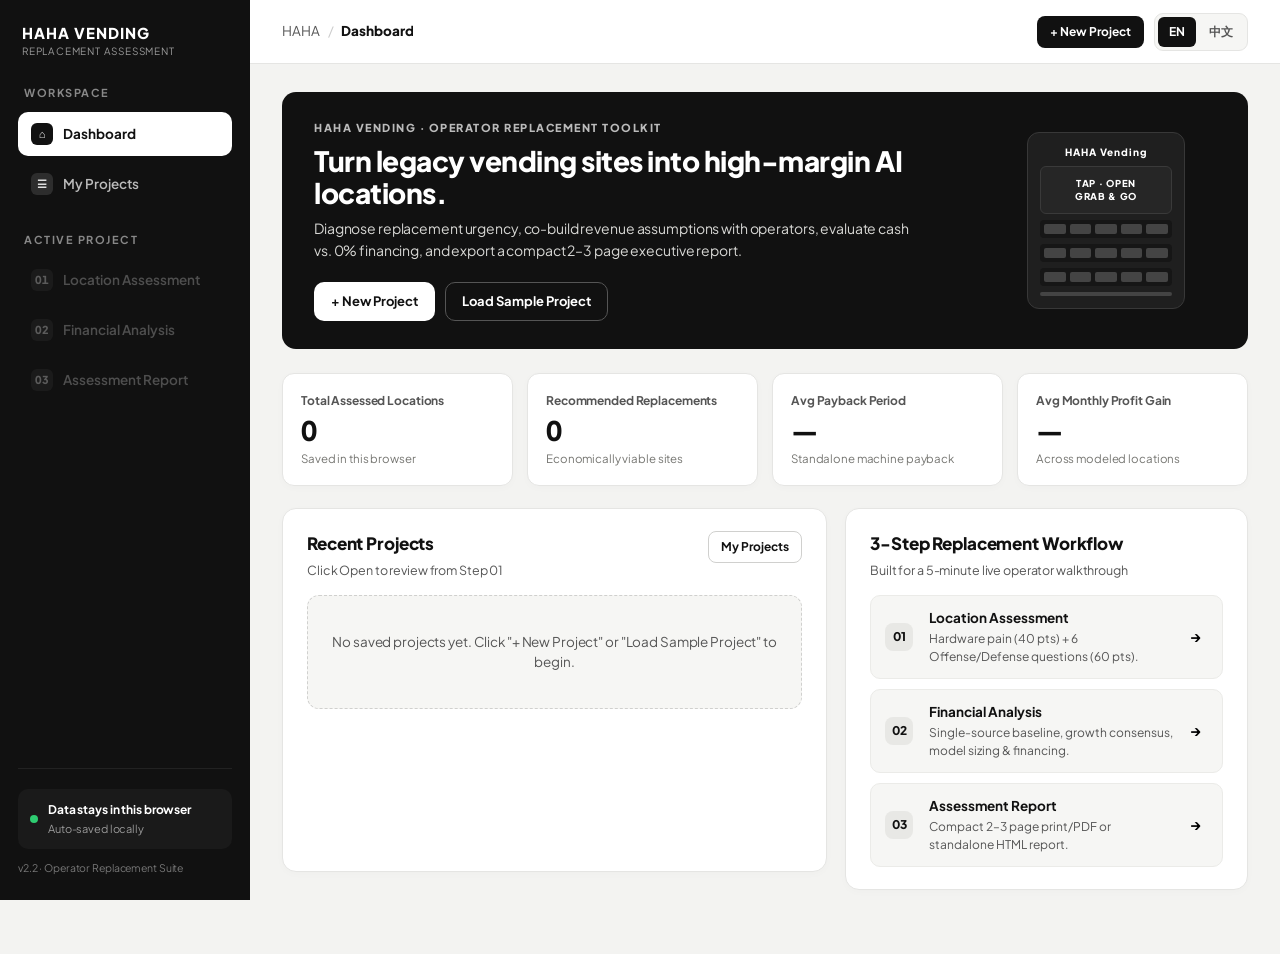
==== src/index.html @ 00c8472d "refactor: split app into src modules and add single-file build" ====
<!DOCTYPE html>
<html lang="en">
<head>
<meta charset="UTF-8">
<meta name="viewport" content="width=device-width, initial-scale=1.0">
<title>HAHA · Location Replacement Assessment v2.3</title>
<meta name="description" content="HAHA Vending Location Replacement Assessment v2.3 — Site Diagnostic, Financial Analysis, and Client-Ready Executive Report.">
<link rel="preconnect" href="https://fonts.googleapis.com">
<link rel="preconnect" href="https://fonts.gstatic.com" crossorigin>
<link href="https://fonts.googleapis.com/css2?family=Inter:wght@400;500;600;700;800;900&family=Plus+Jakarta+Sans:wght@500;600;700;800&display=swap" rel="stylesheet">
<link rel="stylesheet" href="css/base.css">
<link rel="stylesheet" href="css/layout.css">
<link rel="stylesheet" href="css/controls.css">
<link rel="stylesheet" href="css/views.css">
<link rel="stylesheet" href="css/report.css">
<link rel="stylesheet" href="css/components.css">
<link rel="stylesheet" href="css/responsive.css">
<link rel="stylesheet" href="css/print.css">
</head>
<body>
<div class="app-shell">
  <div class="sidebar-overlay" id="sidebarOverlay"></div>
  <aside class="sidebar" id="sidebar"></aside>
  <div class="main-area">
    <header class="topbar" id="topbar"></header>
    <main class="page-content" id="pageContent"></main>
  </div>
</div>
<div id="modalRoot"></div>
<div class="toast" id="toast"></div>
<input type="file" id="importFile" accept=".json,application/json" class="hidden">

<script src="js/config.js"></script>
<script src="js/utils.js"></script>
<script src="js/i18n.js"></script>
<script src="js/store.js"></script>
<script src="js/calc.js"></script>
<script src="js/ui-shell.js"></script>
<script src="js/ui-pages.js"></script>
<script src="js/ui-step1.js"></script>
<script src="js/ui-step2.js"></script>
<script src="js/ui-report.js"></script>
<script src="js/sync.js"></script>
<script src="js/events.js"></script>
<script src="js/boot.js"></script>
</body>
</html>
---- src/css/base.css ----
/* =====================================================================
   HAHA Location Replacement Assessment v2.2
   Design System: High-contrast Black / White / Soft Grey
   Aligned with HAHA Location Pitch Builder visual specifications
   ===================================================================== */
:root {
  --black: #111111;
  --ink: #191919;
  --muted: #555555;
  --muted-2: #767672;
  --line: #e5e5e3;
  --line-2: #d0d0ce;
  --soft: #f6f6f4;
  --bg: #f3f3f1;
  --surface: #ffffff;
  --green: #1e7e4e;
  --green-soft: #e6f4ea;
  --green-line: #c2e3ce;
  --red: #b34b40;
  --red-soft: #fdf3f2;
  --red-line: #e5c5c0;
  --amber: #8a5a00;
  --amber-soft: #fff6e5;
  --amber-line: #f0dfb4;
  --radius: 14px;
  --font: "Plus Jakarta Sans", "Inter", -apple-system, BlinkMacSystemFont, "Segoe UI", Roboto, "PingFang SC", "Microsoft YaHei", sans-serif;
}

* { box-sizing: border-box; }
html { -webkit-text-size-adjust: 100%; }
body {
  margin: 0;
  min-width: 320px;
  background: var(--bg);
  color: var(--black);
  font-family: var(--font);
  font-size: 14.5px;
  line-height: 1.5;
  letter-spacing: -0.008em;
  -webkit-font-smoothing: antialiased;
}
button, input, textarea, select { font: inherit; }
button { cursor: pointer; }
[hidden], .hidden { display: none !important; }
---- src/css/layout.css ----
/* ================= APP SHELL ================= */
.app-shell {
  min-height: 100vh;
  display: flex;
  background: var(--bg);
  color: var(--black);
}

/* ================= FIXED DARK SIDEBAR ================= */
.sidebar {
  width: 250px;
  background: #111111;
  color: #ffffff;
  padding: 24px 18px;
  display: flex;
  flex-direction: column;
  position: fixed;
  top: 0;
  bottom: 0;
  left: 0;
  z-index: 30;
  transition: transform .22s ease;
  overflow-y: auto;
}
.brand {
  display: flex;
  align-items: center;
  gap: 10px;
  color: #fff;
  text-decoration: none;
  padding: 0 4px;
}
.brand-text strong {
  display: block;
  letter-spacing: 1px;
  font-size: 15px;
  font-weight: 900;
  line-height: 1.15;
}
.brand-text small {
  display: block;
  color: #999;
  font-size: 10px;
  letter-spacing: 0.8px;
  margin-top: 3px;
  text-transform: uppercase;
}
.sidebar-label {
  font-size: 11px;
  letter-spacing: 1.5px;
  color: #888;
  margin: 26px 0 10px;
  text-transform: uppercase;
  font-weight: 700;
  padding: 0 6px;
}
.main-nav {
  display: flex;
  flex-direction: column;
  gap: 6px;
}
.nav-item {
  display: flex;
  align-items: center;
  gap: 10px;
  width: 100%;
  padding: 11px 13px;
  background: transparent;
  border: 0;
  color: #bbb;
  border-radius: 10px;
  text-align: left;
  font-size: 13.5px;
  font-weight: 600;
  transition: background .15s ease, color .15s ease;
}
.nav-item:hover:not(:disabled) {
  color: #fff;
  background: rgba(255, 255, 255, .09);
}
/* CRITICAL CSS FIX: Active nav item stays solid white + black text on hover/focus/active */
.nav-item.active,
.nav-item.active:hover,
.nav-item.active:focus,
.nav-item.active:active {
  background: #ffffff !important;
  color: #111111 !important;
  font-weight: 700;
}
.nav-item:disabled {
  opacity: .36;
  cursor: not-allowed;
}
.nav-badge {
  width: 22px;
  height: 22px;
  border-radius: 6px;
  background: rgba(255, 255, 255, .12);
  color: #ddd;
  display: grid;
  place-items: center;
  font-size: 11px;
  font-weight: 800;
  flex-shrink: 0;
  font-variant-numeric: tabular-nums;
}
.nav-item.active .nav-badge,
.nav-item.active:hover .nav-badge,
.nav-item.active:focus .nav-badge {
  background: #111111 !important;
  color: #ffffff !important;
}
.nav-label {
  flex: 1;
  min-width: 0;
  white-space: nowrap;
  overflow: hidden;
  text-overflow: ellipsis;
}
.sidebar-bottom {
  margin-top: auto;
  padding-top: 20px;
  border-top: 1px solid #222;
}
.sidebar-note {
  background: #1a1a1a;
  padding: 12px;
  border-radius: 10px;
  display: flex;
  gap: 10px;
  align-items: center;
  font-size: 12px;
  color: #ddd;
}
.sidebar-note strong { display: block; font-size: 12px; color: #fff; }
.sidebar-note small { display: block; font-size: 11px; color: #999; margin-top: 2px; }
.status-dot {
  width: 8px;
  height: 8px;
  background: #2ecc71;
  border-radius: 50%;
  display: inline-block;
  flex-shrink: 0;
}
.sidebar-footer {
  margin-top: 12px;
  font-size: 10.5px;
  color: #777;
  line-height: 1.4;
}
.sidebar-overlay {
  display: none;
  position: fixed;
  inset: 0;
  background: rgba(0, 0, 0, .48);
  z-index: 25;
}
.sidebar-overlay.show { display: block; }

/* ================= MAIN AREA & STICKY TOPBAR ================= */
.main-area {
  flex: 1;
  margin-left: 250px;
  min-width: 0;
  display: flex;
  flex-direction: column;
}
.topbar {
  height: 64px;
  border-bottom: 1px solid var(--line);
  background: #ffffff;
  padding: 0 32px;
  display: flex;
  align-items: center;
  justify-content: space-between;
  gap: 16px;
  position: sticky;
  top: 0;
  z-index: 20;
}
.topbar-left {
  display: flex;
  align-items: center;
  gap: 12px;
  min-width: 0;
  flex: 1;
}
.mobile-menu {
  display: none;
  background: transparent;
  border: 1px solid var(--line);
  font-size: 18px;
  padding: 5px 10px;
  border-radius: 8px;
  color: var(--black);
}
.breadcrumb {
  display: flex;
  align-items: center;
  gap: 8px;
  font-size: 13.5px;
  color: var(--muted);
  min-width: 0;
  overflow: hidden;
}
.breadcrumb b { color: #ccc; font-weight: 400; }
.breadcrumb strong {
  color: var(--black);
  font-weight: 800;
  white-space: nowrap;
  overflow: hidden;
  text-overflow: ellipsis;
}
.breadcrumb .bc-proj {
  color: var(--muted);
  font-weight: 600;
  white-space: nowrap;
  overflow: hidden;
  text-overflow: ellipsis;
}
.topbar-actions {
  display: flex;
  align-items: center;
  gap: 10px;
  flex-shrink: 0;
}
.tip-wrap {
  display: inline-flex;
  align-items: center;
}
---- src/css/controls.css ----
/* ================= BUTTONS & SEGMENTS ================= */
.button {
  display: inline-flex;
  align-items: center;
  justify-content: center;
  gap: 7px;
  padding: 9px 16px;
  border-radius: 10px;
  font-weight: 700;
  font-size: 13px;
  border: 1px solid transparent;
  transition: all .15s ease;
  text-decoration: none;
  white-space: nowrap;
}
.button-dark { background: #111; color: #fff; }
.button-dark:hover:not(:disabled) { background: #333; }
.button-white { background: #fff; color: #111; }
.button-white:hover:not(:disabled) { background: #eaeae6; }
.button-outline { background: #fff; border: 1px solid var(--line-2); color: #111; }
.button-outline:hover:not(:disabled) { background: var(--soft); border-color: #111; }
.button-ghost { background: transparent; color: var(--muted); }
.button-ghost:hover:not(:disabled) { background: var(--soft); color: #111; }
.button-danger { background: #fff; border: 1px solid var(--red-line); color: var(--red); }
.button-danger:hover:not(:disabled) { background: var(--red-soft); border-color: var(--red); }
.button-small { padding: 6px 12px; font-size: 12px; border-radius: 8px; }
.button-wide { width: 100%; }
.button:disabled {
  opacity: 0.4 !important;
  cursor: not-allowed !important;
}

.seg {
  display: inline-flex;
  background: var(--soft);
  border: 1px solid var(--line);
  border-radius: 9px;
  padding: 3px;
  gap: 2px;
}
.seg button {
  border: 0;
  background: transparent;
  padding: 6px 11px;
  border-radius: 6px;
  font-size: 12px;
  font-weight: 700;
  color: var(--muted);
  transition: all .13s;
  white-space: nowrap;
}
.seg button:hover { color: var(--black); }
.seg button.on { background: #111; color: #fff; }
.seg.block { display: flex; width: 100%; }
.seg.block button { flex: 1; }

/* ================= PAGE CONTENT ================= */
.page-content {
  padding: 28px 32px 64px;
  max-width: 1420px;
  width: 100%;
  margin: 0 auto;
}
.page-heading {
  display: flex;
  align-items: flex-end;
  justify-content: space-between;
  gap: 20px;
  margin-bottom: 22px;
  flex-wrap: wrap;
}
.eyebrow {
  font-size: 11px;
  letter-spacing: 1.5px;
  color: #666;
  font-weight: 800;
  margin-bottom: 5px;
  text-transform: uppercase;
}
.page-heading h1 {
  font-size: 28px;
  margin: 0;
  font-weight: 800;
  letter-spacing: -0.6px;
  color: var(--black);
  line-height: 1.15;
}
.page-heading p {
  margin: 7px 0 0;
  color: #444;
  font-size: 14px;
  line-height: 1.55;
  max-width: 720px;
}
---- src/css/views.css ----
/* ================= DASHBOARD ================= */
.hero-strip {
  background: #111;
  color: #fff;
  border-radius: var(--radius);
  padding: 28px 32px;
  display: grid;
  grid-template-columns: minmax(0, 1fr) 220px;
  gap: 24px;
  align-items: center;
  margin-bottom: 24px;
}
.hero-kicker {
  font-size: 11px;
  letter-spacing: 1.5px;
  color: #bbb;
  font-weight: 800;
  display: block;
  margin-bottom: 8px;
  text-transform: uppercase;
}
.hero-strip h2 {
  font-size: 28px;
  margin: 0 0 8px;
  font-weight: 900;
  letter-spacing: -0.5px;
  line-height: 1.15;
}
.hero-strip p {
  margin: 0 0 20px;
  color: #d8d8d5;
  font-size: 14px;
  line-height: 1.6;
  max-width: 600px;
}
.hero-cta { display: flex; gap: 10px; flex-wrap: wrap; }
.hero-visual {
  display: flex;
  flex-direction: column;
  align-items: center;
  justify-content: center;
}
.visual-frame {
  width: 158px;
  background: #1f1f1f;
  border: 1px solid #383838;
  border-radius: 12px;
  padding: 12px;
  display: flex;
  flex-direction: column;
  gap: 6px;
}
.machine-top {
  font-size: 10px;
  font-weight: 800;
  letter-spacing: 0.9px;
  color: #fff;
  display: flex;
  justify-content: center;
  align-items: center;
  text-align: center;
}
.machine-screen {
  background: #262626;
  border: 1px solid #3a3a3a;
  border-radius: 6px;
  padding: 10px 8px;
  text-align: center;
  font-size: 9.5px;
  font-weight: 800;
  color: #fff;
  letter-spacing: 0.7px;
  line-height: 1.35;
}
.shelf-row {
  display: grid;
  grid-template-columns: repeat(5, 1fr);
  gap: 4px;
  background: #161616;
  padding: 4px;
  border-radius: 4px;
}
.shelf-row i { height: 10px; background: #444; border-radius: 2px; display: block; }
.machine-foot { height: 4px; background: #444; border-radius: 2px; }

.stats-grid {
  display: grid;
  grid-template-columns: repeat(4, minmax(0, 1fr));
  gap: 14px;
  margin-bottom: 22px;
}
.stat-card {
  background: #fff;
  border: 1px solid var(--line);
  border-radius: 12px;
  padding: 18px;
  box-shadow: 0 2px 8px rgba(0, 0, 0, .02);
}
.stat-card span { font-size: 12px; color: var(--muted); font-weight: 700; display: block; }
.stat-card strong {
  font-size: 27px;
  font-weight: 900;
  display: block;
  margin: 6px 0 4px;
  color: var(--black);
  font-variant-numeric: tabular-nums;
  line-height: 1.1;
}
.stat-card small { font-size: 11.5px; color: var(--muted-2); display: block; }

.dashboard-grid {
  display: grid;
  grid-template-columns: minmax(0, 1.15fr) minmax(0, .85fr);
  gap: 18px;
}

/* ================= PANELS & FORMS ================= */
.panel {
  background: #fff;
  border: 1px solid var(--line);
  border-radius: var(--radius);
  padding: 22px 24px;
  box-shadow: 0 2px 8px rgba(0, 0, 0, .02);
  margin-bottom: 18px;
}
.panel:last-child { margin-bottom: 0; }
.panel-head {
  display: flex;
  justify-content: space-between;
  align-items: flex-start;
  margin-bottom: 16px;
  gap: 12px;
}
.panel-head h3 { margin: 0; font-size: 17px; font-weight: 800; color: var(--black); }
.panel-head p { margin: 4px 0 0; color: var(--muted); font-size: 12.5px; line-height: 1.45; }
.step-tag {
  background: var(--soft);
  color: #222;
  padding: 4px 10px;
  border-radius: 999px;
  font-weight: 800;
  font-size: 11px;
  letter-spacing: .5px;
  white-space: nowrap;
  border: 1px solid var(--line);
}

.two-column-layout {
  display: grid;
  grid-template-columns: minmax(0, 1fr) 334px;
  gap: 20px;
  align-items: start;
}
.main-col { min-width: 0; }
.side-col {
  position: sticky;
  top: 84px;
  display: flex;
  flex-direction: column;
  gap: 16px;
}

.form-grid { display: grid; grid-template-columns: 1fr 1fr; gap: 14px; }
.form-grid-3 { display: grid; grid-template-columns: repeat(3, 1fr); gap: 14px; }
.form-grid-4 { display: grid; grid-template-columns: repeat(4, 1fr); gap: 12px; }
.field { display: flex; flex-direction: column; gap: 5px; min-width: 0; }
.field.full { grid-column: 1 / -1; }
.field > label { font-size: 12.5px; font-weight: 700; color: #222; }
.field-hint { font-size: 11.5px; color: var(--muted-2); line-height: 1.45; }
input[type="text"], input[type="number"], input[type="date"], select, textarea {
  width: 100%;
  padding: 9px 12px;
  border: 1px solid #d6d6d4;
  border-radius: 8px;
  background: #fafafa;
  font-size: 14px;
  color: #111;
  outline: 0;
  transition: border-color .15s, background .15s, box-shadow .15s;
}
input:focus, select:focus, textarea:focus { background: #fff; border-color: #111; }
input.input-error {
  border-color: var(--red) !important;
  background: var(--red-soft) !important;
  box-shadow: 0 0 0 3px rgba(179, 75, 64, 0.14);
}
.error-text {
  margin-top: 6px;
  font-size: 12px;
  font-weight: 700;
  color: var(--red);
}
.input-wrap { position: relative; display: flex; align-items: center; }
.input-wrap .unit {
  position: absolute;
  right: 11px;
  font-size: 12px;
  font-weight: 700;
  color: var(--muted);
  pointer-events: none;
}
.input-wrap input.has-unit { padding-right: 42px; }
.input-wrap .prefix {
  position: absolute;
  left: 11px;
  font-size: 13px;
  font-weight: 700;
  color: var(--muted);
  pointer-events: none;
}
.input-wrap input.has-prefix { padding-left: 24px; }
input[type="checkbox"] { accent-color: #111; width: 16px; height: 16px; cursor: pointer; }

.divider { height: 1px; background: var(--line); margin: 18px 0; }

/* ================= CHIPS ================= */
.chips { display: flex; flex-wrap: wrap; gap: 7px; }
.chip {
  display: inline-flex;
  align-items: center;
  gap: 5px;
  padding: 6px 12px;
  border: 1px solid var(--line-2);
  border-radius: 999px;
  background: #fff;
  color: #222;
  font-size: 12.5px;
  font-weight: 700;
  transition: all .14s ease;
}
.chip:hover { border-color: #111; background: var(--soft); }
.chip.on { background: #111; border-color: #111; color: #fff; }

/* ================= DIAGNOSTIC CARDS (STEP 1) ================= */
.criteria-list { display: grid; gap: 12px; }
.criterion {
  border: 1px solid var(--line);
  border-radius: 12px;
  padding: 15px 16px;
  background: #fff;
}
.criterion-top {
  display: flex;
  justify-content: space-between;
  gap: 10px;
  align-items: flex-start;
  margin-bottom: 10px;
}
.criterion-title-wrap { display: flex; gap: 10px; align-items: flex-start; }
.criterion-num {
  flex: 0 0 28px;
  width: 28px;
  height: 28px;
  display: grid;
  place-items: center;
  border-radius: 8px;
  background: #111;
  color: #fff;
  font-size: 11.5px;
  font-weight: 800;
}
.criterion h4 { margin: 0; font-size: 14.5px; font-weight: 800; color: #111; }
.criterion-q { margin: 4px 0 0; font-size: 13px; color: #3d3d3b; line-height: 1.5; }
.dim-tag {
  font-size: 10.5px;
  font-weight: 800;
  padding: 3px 8px;
  border-radius: 999px;
  white-space: nowrap;
  letter-spacing: .3px;
}
.dim-tag.offense { background: #111; color: #fff; }
.dim-tag.defense { background: var(--soft); color: #222; border: 1px solid var(--line-2); }

.choices-3 {
  display: grid;
  grid-template-columns: repeat(3, 1fr);
  gap: 8px;
  margin-left: 38px;
}
.choice-btn {
  padding: 9px 10px;
  border: 1px solid var(--line-2);
  border-radius: 9px;
  background: #fff;
  color: #333;
  font-size: 12.5px;
  font-weight: 700;
  text-align: center;
  transition: all .14s;
}
.choice-btn:hover { border-color: #111; background: var(--soft); }
.choice-btn.on-10 { background: #111; border-color: #111; color: #fff; }
.choice-btn.on-5 { background: #4a4a48; border-color: #4a4a48; color: #fff; }
.choice-btn.on-0 { background: var(--soft); border-color: #111; color: #111; }

/* ================= RIGHT STICKY RAIL & SCORING CRITERIA ================= */
.rail-panel {
  background: #111;
  color: #fff;
  border-radius: var(--radius);
  padding: 22px 20px;
  box-shadow: 0 12px 30px rgba(0, 0, 0, .14);
}
.rail-label {
  font-size: 10px;
  letter-spacing: 1.5px;
  color: #aaa;
  font-weight: 800;
  text-transform: uppercase;
  margin-bottom: 6px;
}
.rail-big {
  font-size: 38px;
  font-weight: 900;
  letter-spacing: -1.5px;
  line-height: 1.05;
  font-variant-numeric: tabular-nums;
}
.rail-big.pos { color: #5ce1a0; }
.rail-big.neg { color: #ff8a80; }
.rail-sub { font-size: 12px; color: #bbb; margin-top: 4px; }
.rail-div { height: 1px; background: rgba(255, 255, 255, .14); margin: 14px 0; }
.rail-row {
  display: flex;
  justify-content: space-between;
  align-items: baseline;
  gap: 10px;
  padding: 4px 0;
  font-size: 12.5px;
}
.rail-row span { color: #aaa; }
.rail-row strong { color: #fff; font-weight: 800; font-variant-numeric: tabular-nums; }

.breakdown-bar { margin-top: 10px; }
.breakdown-head { display: flex; justify-content: space-between; font-size: 11.5px; color: #ccc; margin-bottom: 4px; }
.breakdown-head strong { color: #fff; font-variant-numeric: tabular-nums; }
.score-bar-track {
  height: 6px;
  background: rgba(255, 255, 255, .16);
  border-radius: 99px;
  overflow: hidden;
}
.score-bar-fill {
  height: 100%;
  background: #fff;
  border-radius: inherit;
  transition: width .2s ease;
}

.status-badge {
  display: inline-flex;
  align-items: center;
  gap: 6px;
  padding: 4px 10px;
  border-radius: 999px;
  font-size: 11.5px;
  font-weight: 800;
  background: #fff;
  color: #111;
}
.status-badge.strong { background: #2ecc71; color: #0a2917; }
.status-badge.positive { background: #ffffff; color: #111; }
.status-badge.conditional { background: #f3c65f; color: #3a2600; }
.status-badge.defer { background: #333; color: #ccc; }

.criteria-guide-card {
  background: #fff;
  border: 1px solid var(--line);
  border-radius: var(--radius);
  padding: 18px 20px;
  box-shadow: 0 2px 8px rgba(0, 0, 0, .02);
}
.criteria-guide-card h4 {
  margin: 0 0 6px;
  font-size: 14px;
  font-weight: 800;
  color: #111;
}
.criteria-guide-card p {
  margin: 0 0 12px;
  font-size: 12px;
  color: var(--muted);
  line-height: 1.5;
}
.criteria-tier-list {
  display: grid;
  gap: 8px;
}
.criteria-tier-row {
  display: flex;
  justify-content: space-between;
  align-items: center;
  gap: 10px;
  padding: 8px 10px;
  background: var(--soft);
  border: 1px solid var(--line);
  border-radius: 8px;
  font-size: 12px;
}
.criteria-tier-row strong { color: #111; font-weight: 800; white-space: nowrap; }
.criteria-tier-row span { color: var(--muted); text-align: right; font-weight: 600; }

/* ================= STEP 2 SPECIFIC ================= */
.derived-bar {
  display: grid;
  grid-template-columns: repeat(3, 1fr);
  gap: 10px;
  margin-top: 14px;
  padding: 12px 14px;
  background: var(--soft);
  border: 1px solid var(--line);
  border-radius: 10px;
}
.derived-item span { font-size: 11px; color: var(--muted); font-weight: 700; display: block; }
.derived-item strong { font-size: 17px; font-weight: 900; color: var(--black); font-variant-numeric: tabular-nums; }

.formula-box {
  margin-top: 12px;
  padding: 10px 13px;
  background: var(--soft);
  border: 1px solid var(--line);
  border-left: 3px solid #111;
  border-radius: 0 8px 8px 0;
  font-size: 12.5px;
  color: #222;
  line-height: 1.5;
  font-variant-numeric: tabular-nums;
}

.uplift-grid { display: grid; grid-template-columns: 1fr 1fr; gap: 12px; }
.uplift-card {
  border: 1px solid var(--line);
  border-radius: 12px;
  padding: 14px;
  background: #fff;
  display: flex;
  flex-direction: column;
  gap: 10px;
}
.uplift-head { display: flex; justify-content: space-between; align-items: flex-start; gap: 8px; }
.uplift-head h4 { margin: 0; font-size: 14px; font-weight: 800; }
.uplift-head p { margin: 2px 0 0; font-size: 12px; color: var(--muted); line-height: 1.4; }
.cap-badge {
  font-size: 10px;
  font-weight: 800;
  padding: 2px 7px;
  border-radius: 6px;
  background: var(--amber-soft);
  color: var(--amber);
  border: 1px solid var(--amber-line);
  white-space: nowrap;
}
.uplift-foot {
  display: flex;
  justify-content: space-between;
  align-items: center;
  padding-top: 8px;
  border-top: 1px solid var(--line);
}
.uplift-impact { font-size: 15px; font-weight: 900; color: var(--green); font-variant-numeric: tabular-nums; }

.model-grid {
  display: grid;
  grid-template-columns: repeat(4, 1fr);
  gap: 10px;
  margin-bottom: 14px;
}
.model-card {
  position: relative;
  border: 1px solid var(--line-2);
  border-radius: 11px;
  padding: 13px 12px 11px;
  background: #fff;
  text-align: left;
  transition: all .14s;
}
.model-card:hover { border-color: #111; background: var(--soft); }
.model-card.on {
  border: 2px solid #111;
  background: var(--soft);
  box-shadow: 0 4px 12px rgba(0, 0, 0, .06);
}
.model-card .mn { font-size: 13.5px; font-weight: 800; color: #111; }
.model-card .mp { font-size: 16px; font-weight: 900; margin-top: 4px; font-variant-numeric: tabular-nums; }
.model-card .mt { font-size: 11px; color: var(--muted); margin-top: 2px; font-weight: 600; }
.rec-badge {
  position: absolute;
  top: -8px;
  right: 8px;
  background: #111;
  color: #fff;
  font-size: 9px;
  font-weight: 800;
  letter-spacing: .5px;
  padding: 2px 7px;
  border-radius: 5px;
  text-transform: uppercase;
}

.kpi-row-4 {
  display: grid;
  grid-template-columns: repeat(4, 1fr);
  gap: 10px;
  margin-bottom: 16px;
}
.kpi-box {
  background: var(--soft);
  border: 1px solid var(--line);
  border-radius: 11px;
  padding: 13px 14px;
}
.kpi-box.dark { background: #111; border-color: #111; color: #fff; }
.kpi-box span { font-size: 11px; font-weight: 700; color: var(--muted); display: block; text-transform: uppercase; letter-spacing: .4px; }
.kpi-box.dark span { color: #bbb; }
.kpi-box strong { font-size: 21px; font-weight: 900; display: block; margin-top: 4px; font-variant-numeric: tabular-nums; line-height: 1.15; }
.kpi-box.dark strong { color: #5ce1a0; }
.kpi-box small { font-size: 11px; color: var(--muted-2); display: block; margin-top: 3px; }
.kpi-box.dark small { color: #999; }

.collapse-header {
  display: flex;
  justify-content: space-between;
  align-items: center;
  gap: 12px;
  cursor: pointer;
  user-select: none;
}
.collapse-summary {
  display: flex;
  align-items: center;
  gap: 10px;
  font-size: 13px;
  color: var(--muted);
}
.collapse-summary strong { color: #111; font-weight: 800; font-variant-numeric: tabular-nums; }

/* Tables */
.table-wrap { overflow-x: auto; }
.table { width: 100%; border-collapse: collapse; }
.table th {
  font-size: 11px;
  font-weight: 800;
  letter-spacing: .5px;
  text-transform: uppercase;
  color: var(--muted);
  text-align: left;
  padding: 9px 8px;
  border-bottom: 1.5px solid #111;
  white-space: nowrap;
}
.table td {
  padding: 9px 8px;
  border-bottom: 1px solid var(--line);
  font-size: 13px;
  vertical-align: middle;
}
.table tr:last-child td { border-bottom: 0; }
.table .r { text-align: right; font-variant-numeric: tabular-nums; white-space: nowrap; }
.table tr.total td { background: var(--soft); font-weight: 800; }
.table tr.primary td { background: var(--green-soft); font-weight: 800; color: #111; }
.pos { color: var(--green) !important; }
.neg { color: var(--red) !important; }

.callout {
  display: flex;
  gap: 14px;
  align-items: flex-start;
  padding: 14px 16px;
  border-radius: 11px;
  background: var(--soft);
  border: 1px solid var(--line);
  margin-top: 14px;
}
.callout.good { background: var(--green-soft); border-color: var(--green-line); color: #134e30; }
.callout.warn { background: var(--amber-soft); border-color: var(--amber-line); color: #6b4600; }
.callout .big { font-size: 20px; font-weight: 900; white-space: nowrap; font-variant-numeric: tabular-nums; }
.callout .txt { font-size: 13px; line-height: 1.55; }

.chart-explain {
  margin-top: 10px;
  padding: 11px 14px;
  background: var(--soft);
  border: 1px solid var(--line);
  border-radius: 9px;
  font-size: 12px;
  color: #333;
  line-height: 1.55;
}
.chart-legend {
  display: flex;
  gap: 16px;
  flex-wrap: wrap;
  margin-bottom: 6px;
  font-size: 12px;
  font-weight: 700;
}
.chart-legend span { display: inline-flex; align-items: center; gap: 6px; }
.chart-legend i { display: inline-block; width: 14px; height: 3px; border-radius: 2px; }

.verdict-box {
  margin-top: 18px;
  padding: 18px 20px;
  border-radius: 12px;
  background: #111;
  color: #fff;
}
.verdict-box ul, .verdict-box ol {
  margin: 8px 0 0;
  padding-left: 18px;
  font-size: 13px;
  color: #ddd;
  line-height: 1.6;
}
.verdict-box li { margin-bottom: 3px; }

.warn-list { display: grid; gap: 8px; margin-top: 12px; }
.warn-item {
  display: flex;
  gap: 8px;
  align-items: flex-start;
  padding: 9px 12px;
  border-radius: 9px;
  background: var(--amber-soft);
  border: 1px solid var(--amber-line);
  font-size: 12.5px;
  color: #6b4600;
}
.warn-item.info { background: var(--soft); border-color: var(--line); color: var(--muted); }

/* ================= PROJECTS & RECENT ================= */
.recent-list { display: flex; flex-direction: column; gap: 10px; }
.recent-row {
  display: flex;
  justify-content: space-between;
  align-items: center;
  gap: 12px;
  padding: 12px 14px;
  background: var(--soft);
  border: 1px solid #ebebe8;
  border-radius: 10px;
  cursor: pointer;
  transition: border-color .15s;
}
.recent-row:hover { border-color: #111; background: #fff; }
.recent-row strong { display: block; font-size: 14px; color: #111; }
.recent-row small { display: block; font-size: 12px; color: #555; margin-top: 2px; }

.quick-link {
  display: grid;
  grid-template-columns: 32px minmax(0, 1fr) 18px;
  align-items: center;
  gap: 12px;
  width: 100%;
  padding: 12px 14px;
  background: var(--soft);
  border: 1px solid #ebebe8;
  border-radius: 10px;
  text-align: left;
  margin-bottom: 10px;
  transition: all .15s;
}
.quick-link:last-child { margin-bottom: 0; }
.quick-link:hover { border-color: #111; background: #fff; }
.quick-number {
  font-size: 12px;
  font-weight: 900;
  color: #111;
  background: #e8e8e5;
  width: 28px;
  height: 28px;
  border-radius: 8px;
  display: grid;
  place-items: center;
}
.quick-link strong { display: block; font-size: 13.5px; color: #111; }
.quick-link small { display: block; font-size: 12px; color: #555; margin-top: 2px; }

.project-toolbar {
  display: flex;
  align-items: center;
  justify-content: space-between;
  margin-bottom: 16px;
  gap: 12px;
  flex-wrap: wrap;
}
.search-box {
  display: flex;
  align-items: center;
  gap: 8px;
  background: #fff;
  border: 1px solid var(--line-2);
  padding: 7px 12px;
  border-radius: 9px;
  width: 290px;
}
.search-box input { border: 0; padding: 0; background: transparent; font-size: 13.5px; }
.projects-grid {
  display: grid;
  grid-template-columns: repeat(auto-fill, minmax(300px, 1fr));
  gap: 14px;
}
.project-card {
  background: #fff;
  border: 1px solid var(--line);
  border-radius: 12px;
  padding: 18px;
  display: flex;
  flex-direction: column;
  gap: 10px;
  transition: border-color .15s;
  cursor: pointer;
}
.project-card:hover { border-color: #111; }
.project-card-top { display: flex; justify-content: space-between; align-items: center; gap: 8px; }
.project-type { font-size: 11px; font-weight: 700; padding: 3px 8px; border-radius: 6px; background: var(--soft); color: #333; }
.project-badge { font-size: 11px; font-weight: 800; padding: 3px 8px; border-radius: 6px; background: #111; color: #fff; }
.project-badge.strong { background: var(--green); color: #fff; }
.project-badge.defer { background: #e8e8e5; color: #444; }
.project-card h3 { margin: 0; font-size: 16px; font-weight: 800; color: #111; }
.project-card p { margin: 0; font-size: 12.5px; color: #555; }
.project-card-bottom {
  display: flex;
  justify-content: space-between;
  align-items: center;
  gap: 8px;
  margin-top: auto;
  padding-top: 10px;
  border-top: 1px solid var(--line);
}
.empty-box {
  padding: 36px 20px;
  text-align: center;
  color: var(--muted);
  font-size: 13.5px;
  background: var(--soft);
  border-radius: 12px;
  border: 1px dashed var(--line-2);
}
---- src/css/report.css ----
/* ================= REPORT PAPER (STEP 3) ================= */
.report-toolbar {
  display: flex;
  justify-content: space-between;
  align-items: center;
  gap: 12px;
  margin-bottom: 16px;
  flex-wrap: wrap;
}
.proposal-paper {
  background: #fff;
  color: #111;
  padding: 38px 42px;
  border-radius: 10px;
  border: 1px solid var(--line);
  box-shadow: 0 12px 32px rgba(0, 0, 0, .06);
  max-width: 920px;
  margin: 0 auto;
}
.rep-header {
  display: flex;
  justify-content: space-between;
  align-items: center;
  border-bottom: 2px solid #111;
  padding-bottom: 12px;
  margin-bottom: 16px;
}
.rep-logo { font-weight: 900; letter-spacing: 1px; font-size: 16px; }
.rep-doc-type { font-size: 11px; letter-spacing: 1.2px; color: #555; font-weight: 800; text-transform: uppercase; }
.rep-title { margin: 0 0 6px; font-size: 25px; font-weight: 900; letter-spacing: -0.5px; line-height: 1.2; }
.rep-meta-bar {
  display: flex;
  flex-wrap: wrap;
  gap: 18px;
  padding: 10px 14px;
  background: var(--soft);
  border: 1px solid var(--line);
  border-radius: 8px;
  font-size: 12.5px;
  margin: 12px 0 18px;
}
.rep-meta-bar span { color: #666; margin-right: 4px; }
.rep-stat-row {
  display: grid;
  grid-template-columns: repeat(4, 1fr);
  gap: 10px;
  margin: 12px 0;
}
.rep-stat {
  background: #111;
  color: #fff;
  padding: 13px 14px;
  border-radius: 8px;
}
.rep-stat span { font-size: 10px; color: #ccc; display: block; text-transform: uppercase; letter-spacing: .5px; }
.rep-stat strong { font-size: 19px; font-weight: 900; display: block; margin-top: 4px; font-variant-numeric: tabular-nums; }
.rep-sec { margin: 22px 0 0; }
.rep-sec h3 {
  font-size: 14px;
  font-weight: 800;
  margin: 0 0 10px;
  padding-bottom: 5px;
  border-bottom: 1px solid var(--line);
  text-transform: uppercase;
  letter-spacing: .4px;
}
.rep-subh {
  font-size: 12.5px;
  font-weight: 800;
  color: #111;
  margin: 12px 0 5px;
}
.rep-two { display: grid; grid-template-columns: 1fr 1fr; gap: 18px; }
.rep-list { margin: 6px 0; padding-left: 18px; font-size: 12.5px; line-height: 1.6; color: #222; }
.rep-list li { margin-bottom: 4px; }
.rep-note { font-size: 11.5px; color: #555; line-height: 1.55; margin-top: 8px; }
.rep-deploy-bar {
  margin-top: 10px;
  padding: 9px 12px;
  background: var(--soft);
  border: 1px solid var(--line);
  border-left: 3px solid #111;
  border-radius: 0 7px 7px 0;
  font-size: 12px;
  color: #222;
}
.rep-alert {
  margin-top: 10px;
  padding: 10px 12px;
  background: var(--amber-soft);
  border-left: 3px solid var(--amber);
  font-size: 12px;
  color: #6b4600;
  line-height: 1.5;
}
.rep-foot-bar {
  margin-top: 22px;
  padding-top: 10px;
  border-top: 1px solid var(--line);
  display: flex;
  justify-content: space-between;
  font-size: 11px;
  color: var(--muted-2);
  flex-wrap: wrap;
  gap: 8px;
}
---- src/css/components.css ----
/* ================= MODAL & TOAST ================= */
.modal-backdrop {
  position: fixed;
  inset: 0;
  background: rgba(0, 0, 0, .55);
  display: grid;
  place-items: center;
  z-index: 900;
  padding: 16px;
}
.modal {
  background: #fff;
  border-radius: 14px;
  padding: 24px 26px;
  width: 100%;
  max-width: 440px;
  box-shadow: 0 20px 40px rgba(0, 0, 0, .25);
}
.modal h3 { margin: 0 0 6px; font-size: 18px; font-weight: 800; }
.modal p { margin: 0 0 14px; font-size: 13px; color: #555; line-height: 1.5; }
.modal-actions { display: flex; justify-content: flex-end; gap: 10px; margin-top: 18px; }

.toast {
  position: fixed;
  bottom: 24px;
  right: 24px;
  background: #111;
  color: #fff;
  padding: 11px 18px;
  border-radius: 10px;
  font-size: 13px;
  font-weight: 700;
  box-shadow: 0 8px 24px rgba(0, 0, 0, .22);
  z-index: 1000;
  opacity: 0;
  transform: translateY(10px);
  pointer-events: none;
  transition: all .2s ease;
}
.toast.show { opacity: 1; transform: translateY(0); }
---- src/css/responsive.css ----
/* ================= RESPONSIVE ================= */
@media (max-width: 1160px) {
  .two-column-layout { grid-template-columns: 1fr; }
  .side-col { position: static; order: -1; }
  .model-grid { grid-template-columns: repeat(2, 1fr); }
  .kpi-row-4 { grid-template-columns: repeat(2, 1fr); }
}
@media (max-width: 900px) {
  .sidebar { transform: translateX(-100%); }
  .sidebar.open { transform: translateX(0); }
  .main-area { margin-left: 0; }
  .mobile-menu { display: inline-flex; }
  .dashboard-grid, .hero-strip { grid-template-columns: 1fr; }
  .stats-grid { grid-template-columns: 1fr 1fr; }
  .topbar { padding: 0 16px; }
  .page-content { padding: 20px 16px 56px; }
}
@media (max-width: 640px) {
  .form-grid, .form-grid-3, .form-grid-4, .uplift-grid, .derived-bar, .kpi-row-4, .rep-two, .rep-stat-row { grid-template-columns: 1fr; }
  .choices-3 { margin-left: 0; }
  .stats-grid { grid-template-columns: 1fr; }
  .proposal-paper { padding: 22px 18px; }
}
---- src/css/print.css ----
/* ================= PRINT / PDF ================= */
@media print {
  @page { size: A4; margin: 12mm; }
  * { -webkit-print-color-adjust: exact !important; print-color-adjust: exact !important; }
  body { background: #fff !important; font-size: 9.8pt; }
  .sidebar, .sidebar-overlay, .topbar, .report-toolbar, .no-print, .toast, .modal-backdrop { display: none !important; }
  .main-area { margin-left: 0 !important; }
  .page-content { padding: 0 !important; max-width: 100% !important; }
  .proposal-paper { border: 0 !important; box-shadow: none !important; padding: 0 !important; max-width: 100% !important; }
  .rep-sec { break-inside: avoid; page-break-inside: avoid; }
  .rep-stat-row { grid-template-columns: repeat(4, 1fr) !important; }
  .rep-two { grid-template-columns: 1fr 1fr !important; }
}
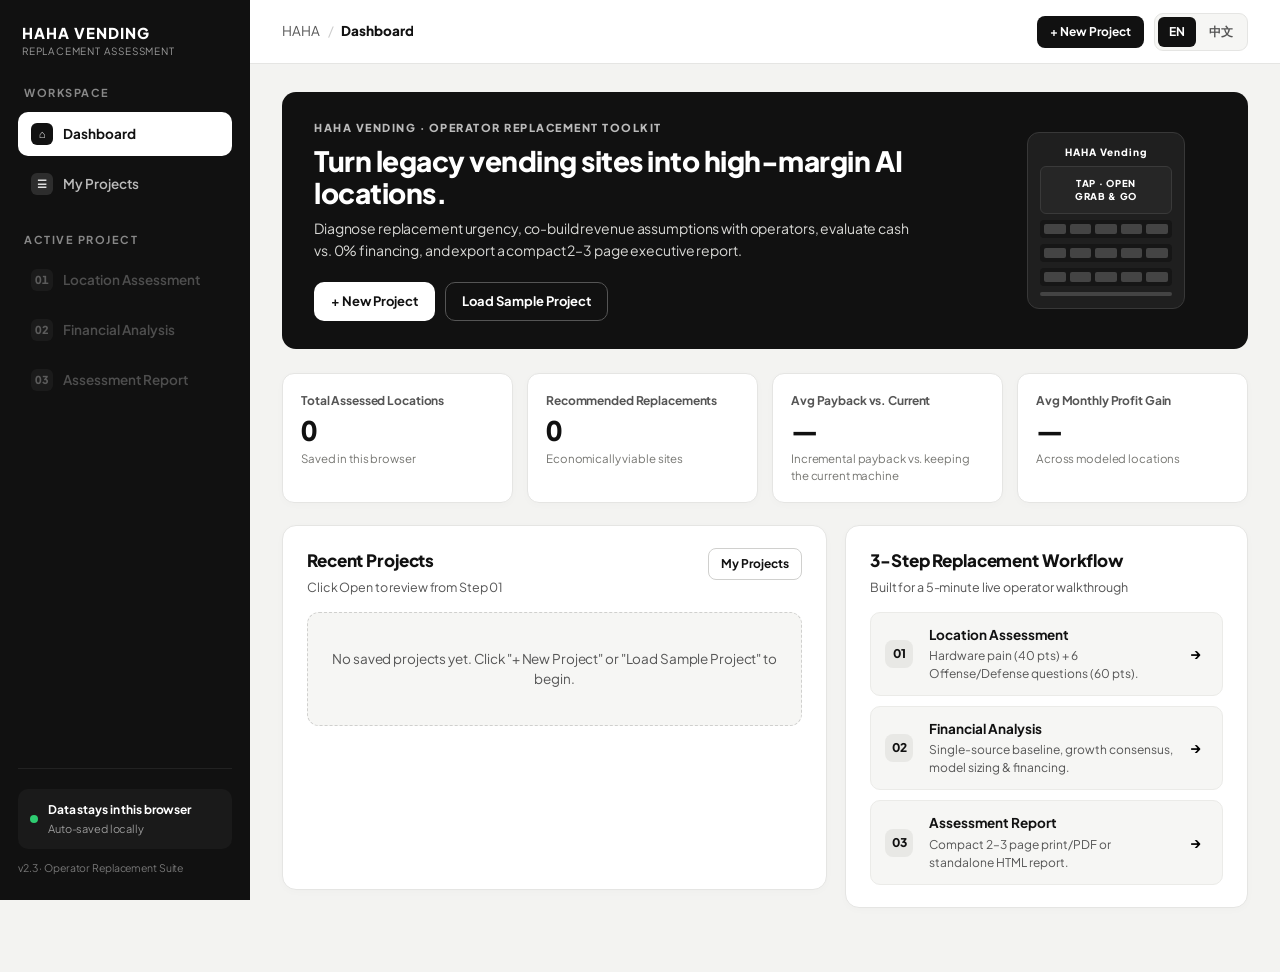
==== commit 9aada960: "feat: optimize backup, gated workflow, scoring and report accuracy - add per-project backup, Import " ====
--- a/src/index.html
+++ b/src/index.html
@@ -23,6 +23,7 @@
   <aside class="sidebar" id="sidebar"></aside>
   <div class="main-area">
     <header class="topbar" id="topbar"></header>
+    <div id="storageWarning" class="storage-warning hidden"></div>
     <main class="page-content" id="pageContent"></main>
   </div>
 </div>
--- a/src/css/base.css
+++ b/src/css/base.css
@@ -1,5 +1,5 @@
 /* =====================================================================
-   HAHA Location Replacement Assessment v2.2
+   HAHA Location Replacement Assessment v2.3
    Design System: High-contrast Black / White / Soft Grey
    Aligned with HAHA Location Pitch Builder visual specifications
    ===================================================================== */
--- a/src/css/layout.css
+++ b/src/css/layout.css
@@ -228,3 +228,19 @@
   display: inline-flex;
   align-items: center;
 }
+.storage-warning {
+  display: flex;
+  align-items: center;
+  gap: 10px;
+  padding: 10px 32px;
+  background: var(--amber-soft);
+  border-bottom: 1px solid var(--amber-line);
+  color: var(--amber);
+  font-size: 12.5px;
+  font-weight: 700;
+  line-height: 1.45;
+}
+.storage-warning .button {
+  margin-left: auto;
+  flex-shrink: 0;
+}
--- a/src/css/views.css
+++ b/src/css/views.css
@@ -728,6 +728,13 @@
   padding-top: 10px;
   border-top: 1px solid var(--line);
 }
+.project-card-actions {
+  display: flex;
+  align-items: center;
+  justify-content: flex-end;
+  gap: 8px;
+  flex-wrap: wrap;
+}
 .empty-box {
   padding: 36px 20px;
   text-align: center;
@@ -737,3 +744,31 @@
   border-radius: 12px;
   border: 1px dashed var(--line-2);
 }
+
+/* ================= STEP FOOTER ACTION ================= */
+.step-footer {
+  display: flex;
+  align-items: center;
+  justify-content: space-between;
+  gap: 16px;
+  margin-top: 20px;
+  padding: 16px 20px;
+  background: #fff;
+  border: 1px solid var(--line);
+  border-radius: var(--radius);
+}
+.step-footer-copy { min-width: 0; }
+.step-footer-copy strong {
+  display: block;
+  font-size: 14px;
+  font-weight: 800;
+  color: #111;
+}
+.step-footer-copy span {
+  display: block;
+  margin-top: 3px;
+  font-size: 12px;
+  color: var(--muted);
+  line-height: 1.5;
+}
+.step-footer .button { flex-shrink: 0; min-width: 230px; }
--- a/src/css/components.css
+++ b/src/css/components.css
@@ -18,7 +18,8 @@
 }
 .modal h3 { margin: 0 0 6px; font-size: 18px; font-weight: 800; }
 .modal p { margin: 0 0 14px; font-size: 13px; color: #555; line-height: 1.5; }
-.modal-actions { display: flex; justify-content: flex-end; gap: 10px; margin-top: 18px; }
+.modal-actions { display: flex; justify-content: flex-end; gap: 10px; margin-top: 18px; flex-wrap: wrap; }
+.modal-actions .modal-action-left { margin-right: auto; }
 
 .toast {
   position: fixed;
--- a/src/css/responsive.css
+++ b/src/css/responsive.css
@@ -13,6 +13,7 @@
   .dashboard-grid, .hero-strip { grid-template-columns: 1fr; }
   .stats-grid { grid-template-columns: 1fr 1fr; }
   .topbar { padding: 0 16px; }
+  .storage-warning { padding: 10px 16px; }
   .page-content { padding: 20px 16px 56px; }
 }
 @media (max-width: 640px) {
@@ -20,4 +21,8 @@
   .choices-3 { margin-left: 0; }
   .stats-grid { grid-template-columns: 1fr; }
   .proposal-paper { padding: 22px 18px; }
+  .storage-warning { flex-wrap: wrap; }
+  .storage-warning .button { margin-left: 0; }
+  .step-footer { flex-direction: column; align-items: stretch; }
+  .step-footer .button { width: 100%; min-width: 0; }
 }
